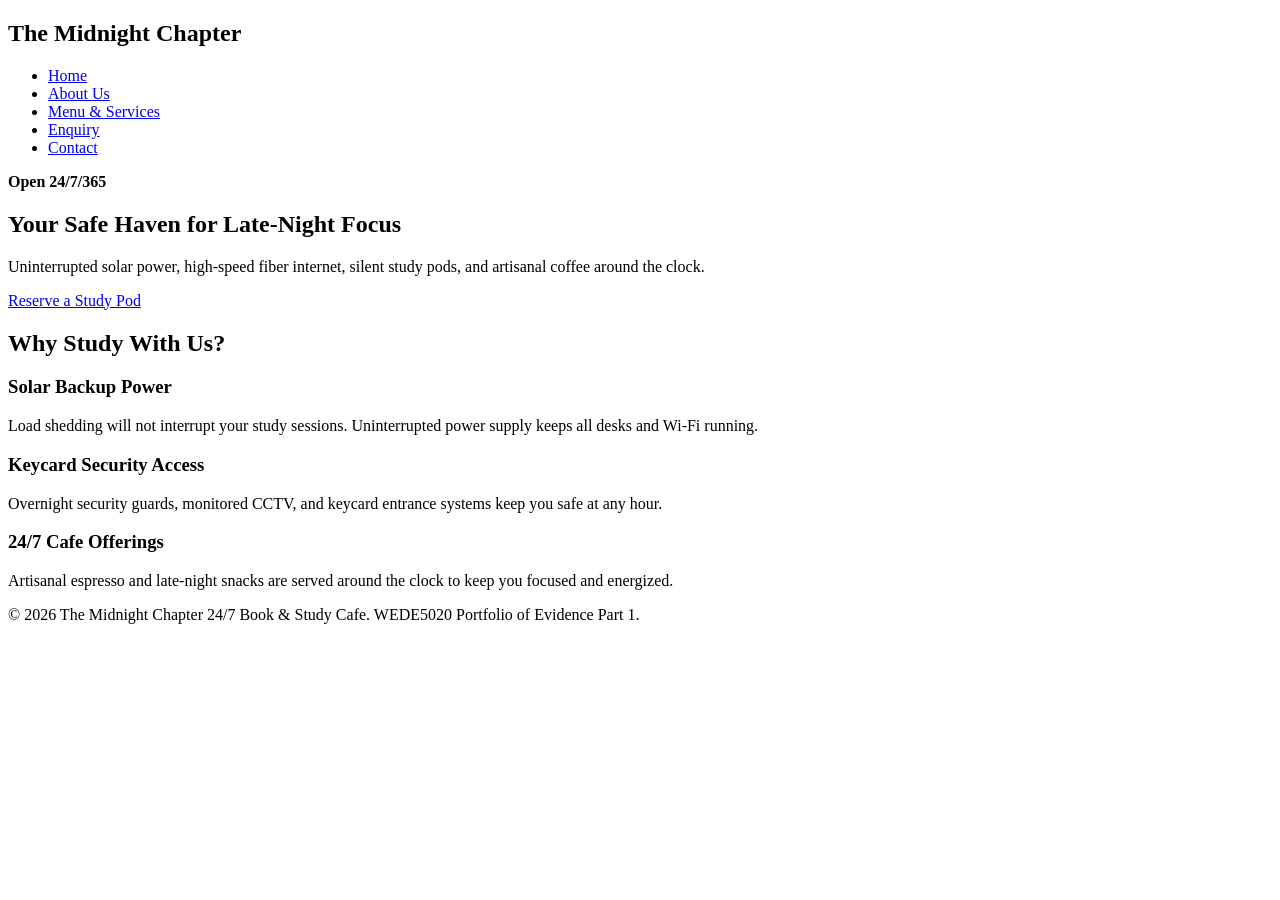
==== index.html @ f0f455d3 "first commit" ====
<!DOCTYPE html>
<html lang="en">
<head>
    <meta charset="UTF-8">
    <meta name="viewport" content="width=device-width, initial-scale=1.0">
    <title>The Midnight Chapter | 24/7 Book & Study Cafe</title>
</head>
<body>

    <header>
        <nav>
            <h2>The Midnight Chapter</h2>
            <ul>
                <li><a href="index.html">Home</a></li>
                <li><a href="about.html">About Us</a></li>
                <li><a href="products.html">Menu & Services</a></li>
                <li><a href="enquiry.html">Enquiry</a></li>
                <li><a href="contact.html">Contact</a></li>
            </ul>
        </nav>
    </header>

    <main>
        <section>
            <p><strong>Open 24/7/365</strong></p>
            <h1>Your Safe Haven for Late-Night Focus</h1>
            <p>Uninterrupted solar power, high-speed fiber internet, silent study pods, and artisanal coffee around the clock.</p>
            <a href="enquiry.html">Reserve a Study Pod</a>
        </section>

        <section>
            <h2>Why Study With Us?</h2>
            <div>
                <article>
                    <h3>Solar Backup Power</h3>
                    <p>Load shedding will not interrupt your study sessions. Uninterrupted power supply keeps all desks and Wi-Fi running.</p>
                </article>
                <article>
                    <h3>Keycard Security Access</h3>
                    <p>Overnight security guards, monitored CCTV, and keycard entrance systems keep you safe at any hour.</p>
                </article>
                <article>
                    <h3>24/7 Cafe Offerings</h3>
                    <p>Artisanal espresso and late-night snacks are served around the clock to keep you focused and energized.</p>
                </article>
            </div>
        </section>
    </main>

    <footer>
        <p>&copy; 2026 The Midnight Chapter 24/7 Book & Study Cafe. WEDE5020 Portfolio of Evidence Part 1.</p>
    </footer>

</body>
</html>
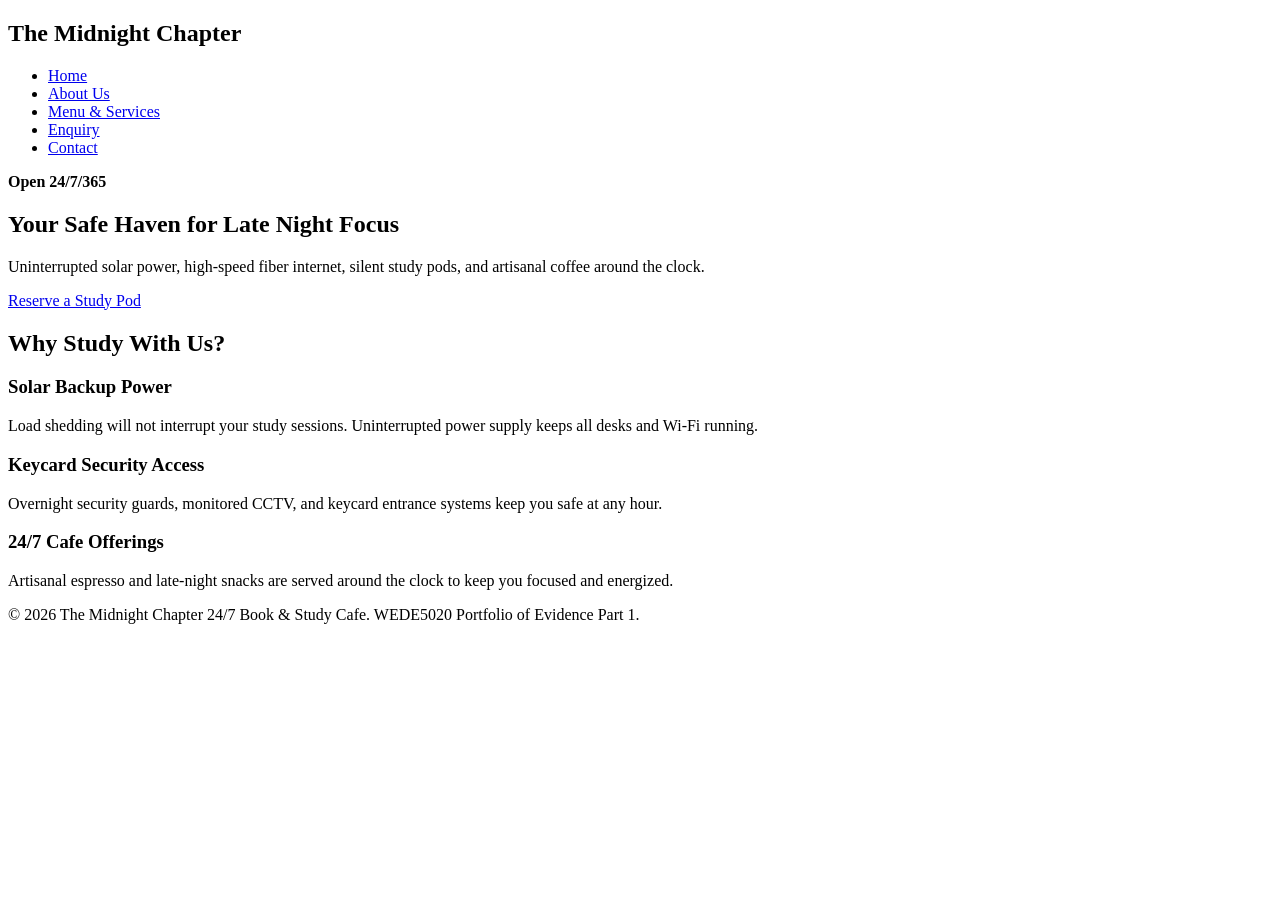
==== commit d2a849cd: "fix heading text" ====
--- a/index.html
+++ b/index.html
@@ -23,7 +23,7 @@
     <main>
         <section>
             <p><strong>Open 24/7/365</strong></p>
-            <h1>Your Safe Haven for Late-Night Focus</h1>
+            <h1>Your Safe Haven for Late Night Focus</h1>
             <p>Uninterrupted solar power, high-speed fiber internet, silent study pods, and artisanal coffee around the clock.</p>
             <a href="enquiry.html">Reserve a Study Pod</a>
         </section>
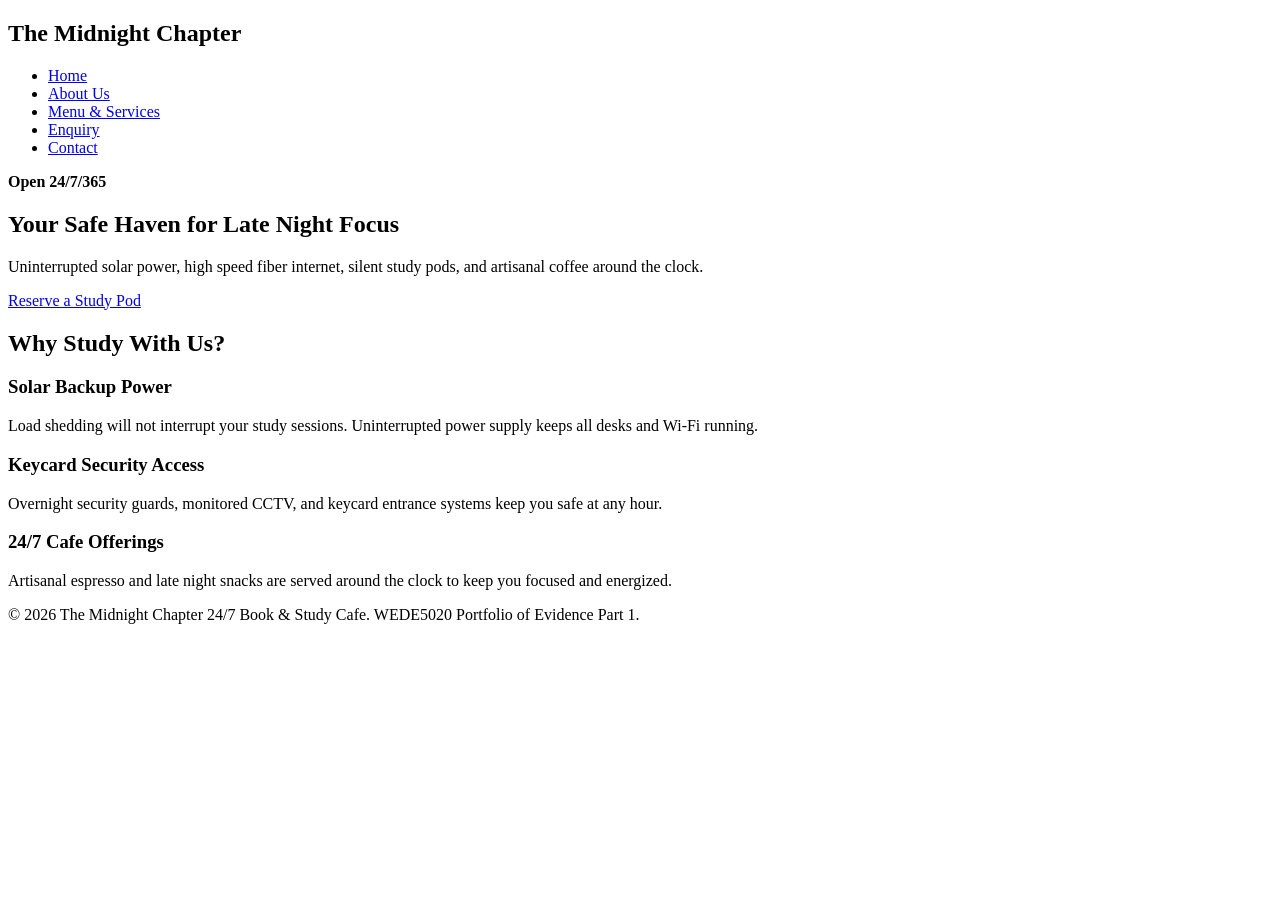
==== commit c8168c68: "fix text formatting across HTML structure" ====
--- a/index.html
+++ b/index.html
@@ -24,7 +24,7 @@
         <section>
             <p><strong>Open 24/7/365</strong></p>
             <h1>Your Safe Haven for Late Night Focus</h1>
-            <p>Uninterrupted solar power, high-speed fiber internet, silent study pods, and artisanal coffee around the clock.</p>
+            <p>Uninterrupted solar power, high speed fiber internet, silent study pods, and artisanal coffee around the clock.</p>
             <a href="enquiry.html">Reserve a Study Pod</a>
         </section>
 
@@ -41,7 +41,7 @@
                 </article>
                 <article>
                     <h3>24/7 Cafe Offerings</h3>
-                    <p>Artisanal espresso and late-night snacks are served around the clock to keep you focused and energized.</p>
+                    <p>Artisanal espresso and late night snacks are served around the clock to keep you focused and energized.</p>
                 </article>
             </div>
         </section>
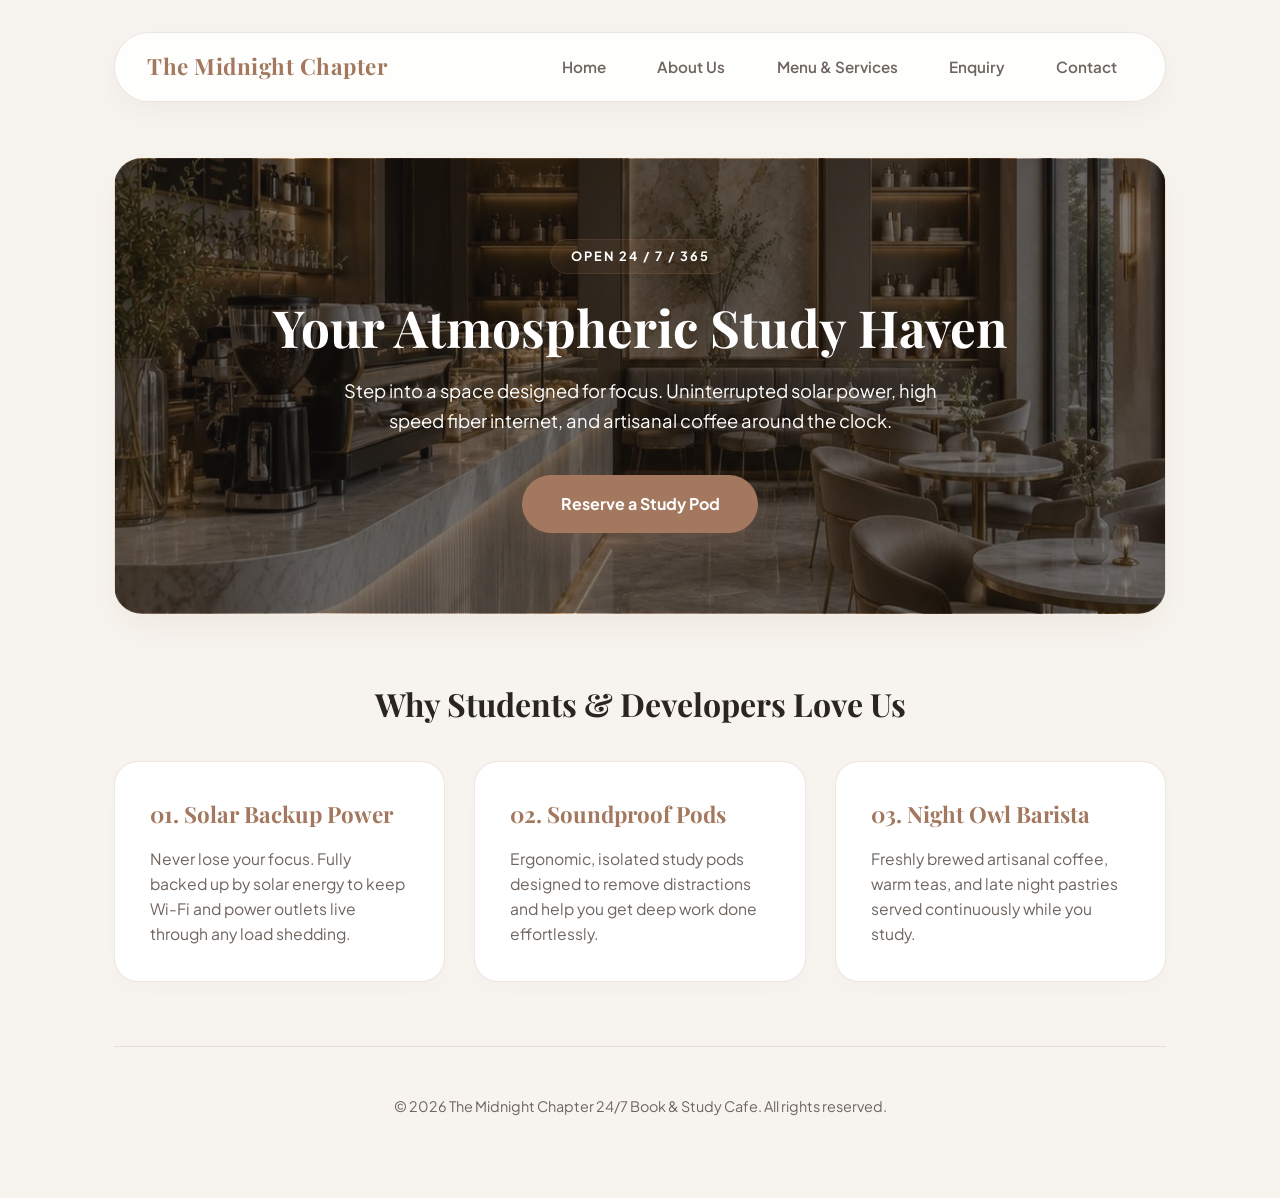
==== commit 8e5abc1a: "Final submission push: updated README and styles" ====
--- a/index.html
+++ b/index.html
@@ -4,6 +4,7 @@
     <meta charset="UTF-8">
     <meta name="viewport" content="width=device-width, initial-scale=1.0">
     <title>The Midnight Chapter | 24/7 Book & Study Cafe</title>
+    <link rel="stylesheet" href="css/styles.css">
 </head>
 <body>
 
@@ -21,34 +22,36 @@
     </header>
 
     <main>
-        <section>
-            <p><strong>Open 24/7/365</strong></p>
-            <h1>Your Safe Haven for Late Night Focus</h1>
-            <p>Uninterrupted solar power, high speed fiber internet, silent study pods, and artisanal coffee around the clock.</p>
-            <a href="enquiry.html">Reserve a Study Pod</a>
+        <!-- HERO SECTION WITH BUTTON & WHITE CARD BACKDROP -->
+        <section class="hero">
+            <div class="badge">Open 24 / 7 / 365</div>
+            <h1>Your Atmospheric Study Haven</h1>
+            <p>Step into a space designed for focus. Uninterrupted solar power, high speed fiber internet, and artisanal coffee around the clock.</p>
+            <a href="enquiry.html" class="btn">Reserve a Study Pod</a>
         </section>
 
-        <section>
-            <h2>Why Study With Us?</h2>
-            <div>
-                <article>
-                    <h3>Solar Backup Power</h3>
-                    <p>Load shedding will not interrupt your study sessions. Uninterrupted power supply keeps all desks and Wi-Fi running.</p>
-                </article>
-                <article>
-                    <h3>Keycard Security Access</h3>
-                    <p>Overnight security guards, monitored CCTV, and keycard entrance systems keep you safe at any hour.</p>
-                </article>
-                <article>
-                    <h3>24/7 Cafe Offerings</h3>
-                    <p>Artisanal espresso and late night snacks are served around the clock to keep you focused and energized.</p>
-                </article>
-            </div>
+        <!-- 3-COLUMN FEATURE GRID -->
+        <h2 class="section-title">Why Students & Developers Love Us</h2>
+        <section class="grid">
+            <article class="card">
+                <h3>01. Solar Backup Power</h3>
+                <p>Never lose your focus. Fully backed up by solar energy to keep Wi-Fi and power outlets live through any load shedding.</p>
+            </article>
+
+            <article class="card">
+                <h3>02. Soundproof Pods</h3>
+                <p>Ergonomic, isolated study pods designed to remove distractions and help you get deep work done effortlessly.</p>
+            </article>
+
+            <article class="card">
+                <h3>03. Night Owl Barista</h3>
+                <p>Freshly brewed artisanal coffee, warm teas, and late night pastries served continuously while you study.</p>
+            </article>
         </section>
     </main>
 
     <footer>
-        <p>&copy; 2026 The Midnight Chapter 24/7 Book & Study Cafe. WEDE5020 Portfolio of Evidence Part 1.</p>
+        <p>&copy; 2026 The Midnight Chapter 24/7 Book & Study Cafe. All rights reserved.</p>
     </footer>
 
 </body>
--- a/css/styles.css
+++ b/css/styles.css
@@ -0,0 +1,339 @@
+/* --- 1. FONTS & RESET --- */
+@import url('https://fonts.googleapis.com/css2?family=Plus+Jakarta+Sans:wght@400;500;600;700&family=Playfair+Display:ital,wght@0,600;1,400&display=swap');
+
+* {
+    margin: 0;
+    padding: 0;
+    box-sizing: border-box;
+}
+
+/* --- VANILLA OAT LATTE PALETTE --- */
+:root {
+    --bg-dark: #F7F4EF;                 /* Warm vanilla cream base */
+    --bg-card: #FFFFFF;                 /* Bright white cards */
+    --bg-card-hover: #F2ECE4;           /* Warm oat hover tint */
+    --accent-rose: #A3785E;             /* Rich warm mocha/caramel */
+    --accent-glow: rgba(163, 120, 94, 0.12); /* Subtle warm lighting */
+    --text-primary: #2B2521;            /* Dark espresso text (easy to read) */
+    --text-muted: #6E655F;              /* Muted warm grey text */
+    --border-glass: rgba(163, 120, 94, 0.18); /* Soft aesthetic border */
+}
+
+/* --- 2. ATMOSPHERIC BACKGROUND --- */
+body {
+    background-color: var(--bg-dark);
+    color: var(--text-primary);
+    font-family: 'Plus Jakarta Sans', sans-serif;
+    line-height: 1.6;
+    padding: 2rem 1.5rem;
+    max-width: 1100px;
+    margin: 0 auto;
+}
+h1, h2, h3 {
+    font-family: 'Playfair Display', Georgia, serif;
+}
+
+/* --- 3. FROSTED NAVIGATION BAR --- */
+header {
+    position: sticky;
+    top: 1.5rem;
+    z-index: 100;
+    background: rgba(255, 255, 255, 0.85);
+    backdrop-filter: blur(16px);
+    -webkit-backdrop-filter: blur(16px);
+    padding: 1rem 2rem;
+    border-radius: 100px;
+    margin-bottom: 3.5rem;
+    border: 1px solid var(--border-glass);
+    box-shadow: 0 10px 30px rgba(0, 0, 0, 0.04);
+}
+
+nav {
+    display: flex;
+    justify-content: space-between;
+    align-items: center;
+}
+
+nav h2 {
+    font-size: 1.4rem;
+    color: var(--accent-rose);
+    letter-spacing: 0.5px;
+}
+
+nav ul {
+    display: flex;
+    list-style: none;
+    gap: 1.2rem;
+}
+
+nav a {
+    color: var(--text-muted);
+    text-decoration: none;
+    font-size: 0.95rem;
+    font-weight: 600;
+    padding: 0.5rem 1rem;
+    border-radius: 50px;
+    transition: all 0.3s cubic-bezier(0.4, 0, 0.2, 1);
+}
+
+nav a:hover {
+    color: var(--accent-rose);
+    background: var(--accent-glow);
+}
+
+/* --- 4. HERO SECTION --- */
+.hero {
+    position: relative;
+    background-image: linear-gradient(rgba(20, 18, 16, 0.55), rgba(20, 18, 16, 0.55)), url('../images/hero-bg.jpg');
+    background-size: cover;
+    background-position: center;
+    background-repeat: no-repeat;
+    padding: 5rem 2.5rem;
+    border-radius: 28px;
+    text-align: center;
+    margin-bottom: 4rem;
+    border: 1px solid var(--border-glass);
+    box-shadow: 0 15px 35px rgba(163, 120, 94, 0.08);
+    overflow: hidden;
+}
+
+/* Forces text inside hero to stand out sharply in white */
+.hero h1, 
+.hero p,
+.hero .badge {
+    color: #FFFFFF !important;
+}
+
+.badge {
+    display: inline-flex;
+    align-items: center;
+    gap: 8px;
+    background: var(--accent-glow);
+    border: 1px solid var(--border-glass);
+    color: var(--accent-rose);
+    padding: 0.4rem 1.2rem;
+    border-radius: 50px;
+    font-size: 0.8rem;
+    font-weight: 700;
+    letter-spacing: 2px;
+    text-transform: uppercase;
+    margin-bottom: 1.5rem;
+}
+
+.hero h1 {
+    font-size: 3.2rem;
+    line-height: 1.15;
+    margin-bottom: 1.2rem;
+    color: var(--text-primary);
+}
+
+.hero p {
+    color: var(--text-muted);
+    font-size: 1.15rem;
+    max-width: 620px;
+    margin: 0 auto 2.5rem auto;
+}
+
+/* CALL-TO-ACTION BUTTON */
+.btn {
+    display: inline-block;
+    background: var(--accent-rose);
+    color: #FFFFFF !important;
+    padding: 1rem 2.4rem;
+    border-radius: 50px;
+    font-weight: 700;
+    font-size: 1rem;
+    text-decoration: none;
+    transition: all 0.3s cubic-bezier(0.4, 0, 0.2, 1);
+    box-shadow: 0 10px 25px rgba(163, 120, 94, 0.25);
+}
+
+.btn:hover {
+    transform: translateY(-3px);
+    box-shadow: 0 15px 30px rgba(163, 120, 94, 0.35);
+}
+
+/* --- 5. CARDS GRID --- */
+.section-title {
+    font-size: 2rem;
+    margin-bottom: 2rem;
+    text-align: center;
+    color: var(--text-primary);
+}
+
+.grid {
+    display: grid;
+    grid-template-columns: repeat(3, 1fr);
+    gap: 1.8rem;
+    margin-bottom: 4rem;
+}
+
+article, .card {
+    background: var(--bg-card);
+    padding: 2.2rem;
+    border-radius: 24px;
+    border: 1px solid var(--border-glass);
+    transition: all 0.4s cubic-bezier(0.16, 1, 0.3, 1);
+    box-shadow: 0 8px 20px rgba(0, 0, 0, 0.02);
+}
+
+article:hover, .card:hover {
+    transform: translateY(-6px);
+    background: var(--bg-card-hover);
+    border-color: var(--accent-rose);
+    box-shadow: 0 15px 30px rgba(163, 120, 94, 0.12);
+}
+
+.card h3 {
+    color: var(--accent-rose);
+    font-size: 1.4rem;
+    margin-bottom: 0.8rem;
+}
+
+.card p {
+    color: var(--text-muted);
+    font-size: 0.98rem;
+    line-height: 1.6;
+}
+
+/* --- 6. FORMS STYLING --- */
+.form-container {
+    background: var(--bg-card);
+    padding: 2.5rem;
+    border-radius: 24px;
+    border: 1px solid var(--border-glass);
+    max-width: 650px;
+    margin: 0 auto 4rem auto;
+    box-shadow: 0 10px 30px rgba(0, 0, 0, 0.03);
+}
+
+.form-group {
+    margin-bottom: 1.5rem;
+    display: flex;
+    flex-direction: column;
+    gap: 0.5rem;
+}
+
+label {
+    font-size: 0.95rem;
+    font-weight: 600;
+    color: var(--text-primary);
+}
+
+input, select, textarea {
+    width: 100%;
+    padding: 0.9rem 1.2rem;
+    background: #FDFBF8;
+    border: 1px solid var(--border-glass);
+    border-radius: 12px;
+    color: var(--text-primary);
+    font-family: inherit;
+    font-size: 0.95rem;
+    outline: none;
+    transition: all 0.3s ease;
+}
+
+input:focus, select:focus, textarea:focus {
+    border-color: var(--accent-rose);
+    background: #FFFFFF;
+    box-shadow: 0 0 12px var(--accent-glow);
+}
+
+textarea {
+    resize: vertical;
+    min-height: 120px;
+}
+
+button[type="submit"], input[type="submit"] {
+    width: 100%;
+    cursor: pointer;
+    border: none;
+}
+
+/* --- 7. FOOTER --- */
+footer {
+    text-align: center;
+    padding: 3rem 0;
+    border-top: 1px solid var(--border-glass);
+    color: var(--text-muted);
+    font-size: 0.9rem;
+}
+
+/* RESPONSIVE DESIGN */
+@media (max-width: 768px) {
+    .grid { grid-template-columns: 1fr; }
+    nav { flex-direction: column; gap: 1rem; }
+    .hero h1 { font-size: 2.2rem; }
+}
+/* --- CARD IMAGE CONTAINER --- */
+.card-img-wrapper {
+    width: 100%;
+    height: 180px;
+    border-radius: 16px;
+    overflow: hidden;
+    margin-bottom: 1.2rem;
+}
+
+/* --- FIT AND CROP IMAGES --- */
+.card-img-wrapper img {
+    width: 100%;
+    height: 100%;
+    object-fit: cover;
+    transition: transform 0.4s ease;
+}
+
+/* --- OPTIONAL SMOOTH HOVER ZOOM --- */
+.card:hover .card-img-wrapper img {
+    transform: scale(1.05);
+}
+.card-img-wrapper {
+    width: 100%;
+    height: 180px;
+    border-radius: 16px;
+    overflow: hidden;
+    margin-bottom: 1.2rem;
+}
+
+.card-img-wrapper img {
+    width: 100%;
+    height: 100%;
+    object-fit: cover;
+    display: block;
+}
+/* FORCED CARD IMAGE SIZING */
+.card img, 
+div img {
+    width: 100% !important;
+    max-height: 180px !important;
+    object-fit: cover !important;
+    border-radius: 12px !important;
+} 
+/* Responsive Breakpoints */
+
+/* Tablet View (Screens 768px and smaller) */
+@media (max-width: 768px) {
+    .grid {
+        grid-template-columns: repeat(2, 1fr);
+        gap: 1.5rem;
+    }
+    nav ul {
+        gap: 1rem;
+    }
+}
+
+/* Mobile View (Screens 480px and smaller) */
+@media (max-width: 480px) {
+    .grid {
+        grid-template-columns: 1fr; /* Stacks menu cards into a single column */
+    }
+    nav ul {
+        flex-direction: column; /* Stacks navigation links vertically */
+        align-items: center;
+    }
+    h1 {
+        font-size: 1.8rem;
+    }
+    .card-img-wrapper {
+        height: 160px;
+    }
+}
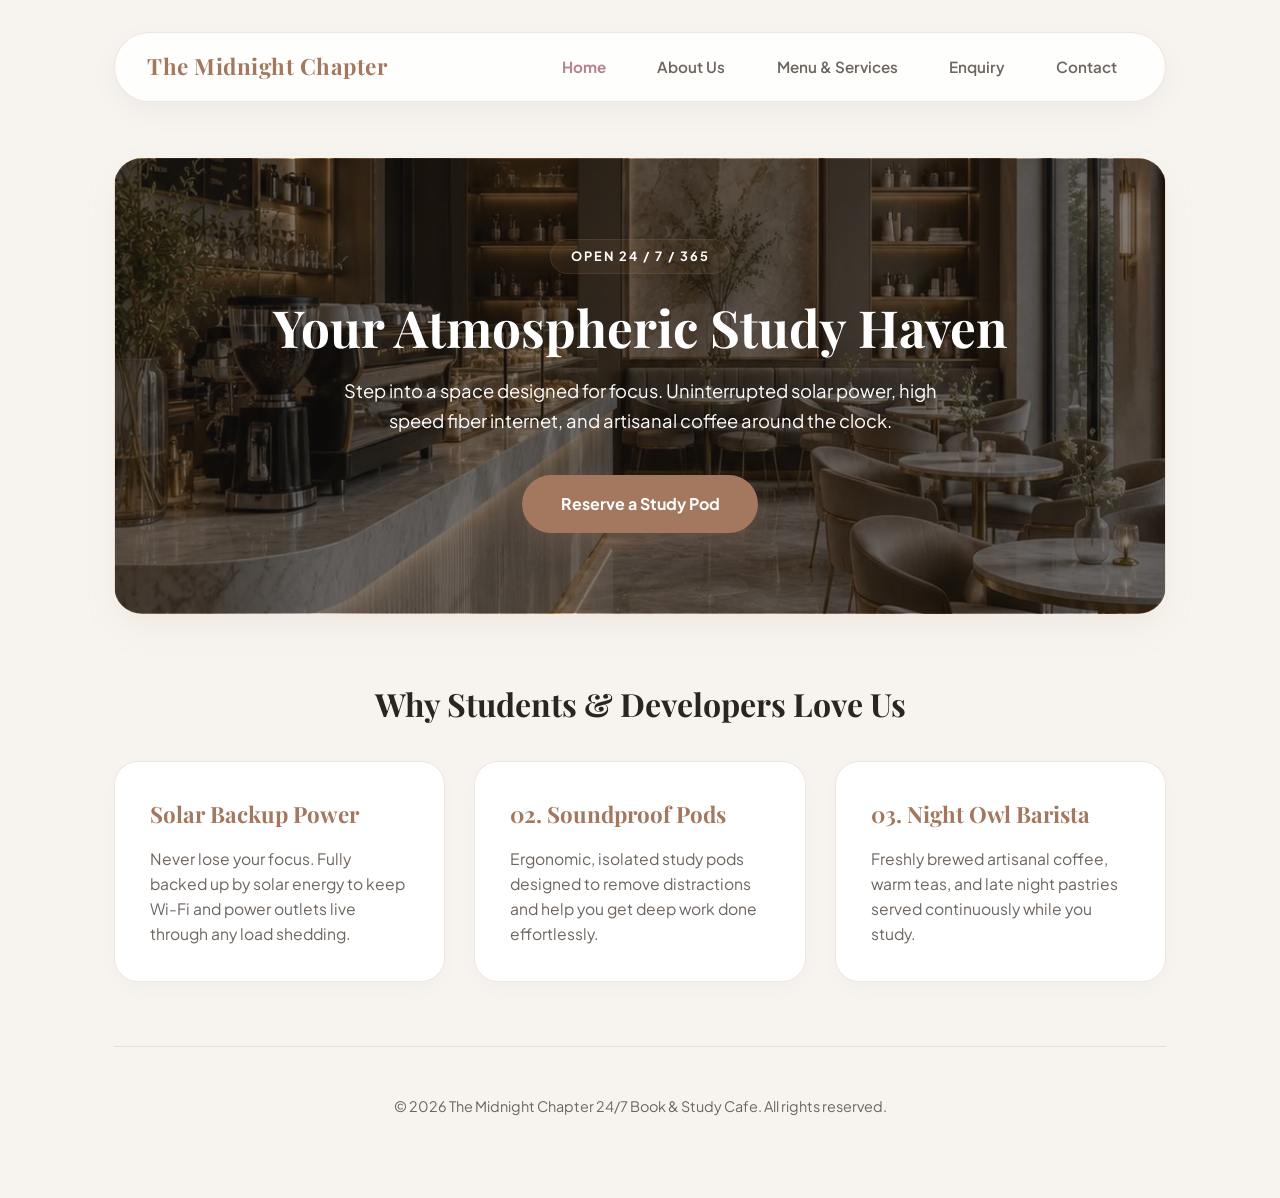
==== commit e15d848e: "Finalized POE Part 3: Added AOS animations and SEO" ====
--- a/index.html
+++ b/index.html
@@ -4,14 +4,20 @@
     <meta charset="UTF-8">
     <meta name="viewport" content="width=device-width, initial-scale=1.0">
     <title>The Midnight Chapter | 24/7 Book & Study Cafe</title>
+    <meta name="description" content="Welcome to The Midnight Chapter, RichardsBay's premier 24/7 book & study cafe. Enjoy high speed fiber Wi-Fi, artisanal espresso, and secure study spaces anytime.">
     <link rel="stylesheet" href="css/styles.css">
+    <link rel="stylesheet" href="https://unpkg.com/aos@next/dist/aos.css" />
 </head>
+
 <body>
 
     <header>
         <nav>
             <h2>The Midnight Chapter</h2>
-            <ul>
+            <button class="nav-toggle" id="navToggle" aria-label="toggle navigation">
+            &#9776;
+        </button>
+        <ul id="navMenu">
                 <li><a href="index.html">Home</a></li>
                 <li><a href="about.html">About Us</a></li>
                 <li><a href="products.html">Menu & Services</a></li>
@@ -23,7 +29,7 @@
 
     <main>
         <!-- HERO SECTION WITH BUTTON & WHITE CARD BACKDROP -->
-        <section class="hero">
+        <section class="hero" data-aos="fade-up">
             <div class="badge">Open 24 / 7 / 365</div>
             <h1>Your Atmospheric Study Haven</h1>
             <p>Step into a space designed for focus. Uninterrupted solar power, high speed fiber internet, and artisanal coffee around the clock.</p>
@@ -31,19 +37,19 @@
         </section>
 
         <!-- 3-COLUMN FEATURE GRID -->
-        <h2 class="section-title">Why Students & Developers Love Us</h2>
+        <h2 class="section-title" data-aos="fade-up">Why Students & Developers Love Us</h2>
         <section class="grid">
-            <article class="card">
-                <h3>01. Solar Backup Power</h3>
+            <article class="card" data-aos="fade-up" data-aos-delay="100">
+                <h3>Solar Backup Power</h3>
                 <p>Never lose your focus. Fully backed up by solar energy to keep Wi-Fi and power outlets live through any load shedding.</p>
             </article>
 
-            <article class="card">
+            <article class="card" data-aos="fade-up" data-aos-delay="200">
                 <h3>02. Soundproof Pods</h3>
                 <p>Ergonomic, isolated study pods designed to remove distractions and help you get deep work done effortlessly.</p>
             </article>
 
-            <article class="card">
+            <article class="card" data-aos="fade-up" data-aos-delay="300">
                 <h3>03. Night Owl Barista</h3>
                 <p>Freshly brewed artisanal coffee, warm teas, and late night pastries served continuously while you study.</p>
             </article>
@@ -54,5 +60,20 @@
         <p>&copy; 2026 The Midnight Chapter 24/7 Book & Study Cafe. All rights reserved.</p>
     </footer>
 
+    <!-- LIGHTBOX MODAL OVERLAY -->
+    <div id="lightboxModal" style="display: none; position: fixed; z-index: 9999; top: 0; left: 0; width: 100%; height: 100%; background-color: rgba(0, 0, 0, 0.85); justify-content: center; align-items: center; cursor: pointer;">
+        <span style="position: absolute; top: 20px; right: 30px; color: #fff; font-size: 40px; font-weight: bold; cursor: pointer;">&times;</span>
+        <img id="lightboxImg" style="max-width: 90%; max-height: 85vh; object-fit: contain; border-radius: 8px; box-shadow: 0 5px 25px rgba(0,0,0,0.5);">
+    </div>
+
+    <!-- AOS Animations JS -->
+    <script src="https://unpkg.com/aos@next/dist/aos.js"></script>
+    <script>
+      AOS.init({
+        duration: 800, // Animation speed (in milliseconds)
+        once: true     // Animates only once when scrolling down
+      });
+    </script>
+    <script src="js/script.js" defer></script>
 </body>
 </html>
--- a/css/styles.css
+++ b/css/styles.css
@@ -267,12 +267,13 @@
 }
 /* --- CARD IMAGE CONTAINER --- */
 .card-img-wrapper {
-    width: 100%;
-    height: 180px;
-    border-radius: 16px;
-    overflow: hidden;
-    margin-bottom: 1.2rem;
-}
+  width: 100% !important;
+  height: 280px !important; /* Force a taller box */
+  border-radius: 16px;
+  overflow: hidden;
+  margin-bottom: 1.2rem;
+}
+
 
 /* --- FIT AND CROP IMAGES --- */
 .card-img-wrapper img {
@@ -336,4 +337,75 @@
     .card-img-wrapper {
         height: 160px;
     }
+}
+/* FORCE FULL LIGHTBOX IMAGE VIEW */
+#lightboxImg {
+  object-fit: contain !important;
+  width: auto !important;
+  height: auto !important;
+  max-width: 90vw !important;
+  max-height: 85vh !important;
+}
+/* FORM VALIDATION STYLES */
+.form-group {
+  display: flex;
+  flex-direction: column;
+  margin-bottom: 1.2rem;
+}
+
+.error-msg {
+  color: #e63946;
+  font-size: 0.85rem;
+  margin-top: 0.3rem;
+  min-height: 1.1rem;
+}
+
+input.input-error,
+textarea.input-error {
+  border: 1.5px solid #e63946 !important;
+  background-color: #fff5f5 !important;
+}
+/* MOBILE NAVIGATION STYLES */
+.nav-toggle {
+    display: none;
+    background: none;
+    border: none;
+    font-size: 1.8rem;
+    color: inherit;
+    cursor: pointer;
+}
+
+@media (max-width: 768px) {
+    .nav-toggle {
+        display: block;
+    }
+
+    nav {
+        display: flex;
+        justify-content: space-between;
+        align-items: center;
+        position: relative;
+    }
+
+    nav ul {
+        display: none;
+        flex-direction: column;
+        width: 100%;
+        position: absolute;
+        top: 100%;
+        left: 0;
+        background-color: #ffffff;
+        box-shadow: 0 4px 12px rgba(0,0,0,0.1);
+        padding: 1rem 0;
+        z-index: 100;
+    }
+
+    nav ul.nav-open {
+        display: flex;
+    }
+
+    nav ul li {
+        text-align: center;
+        margin: 0.5rem 0;
+    }
 }
